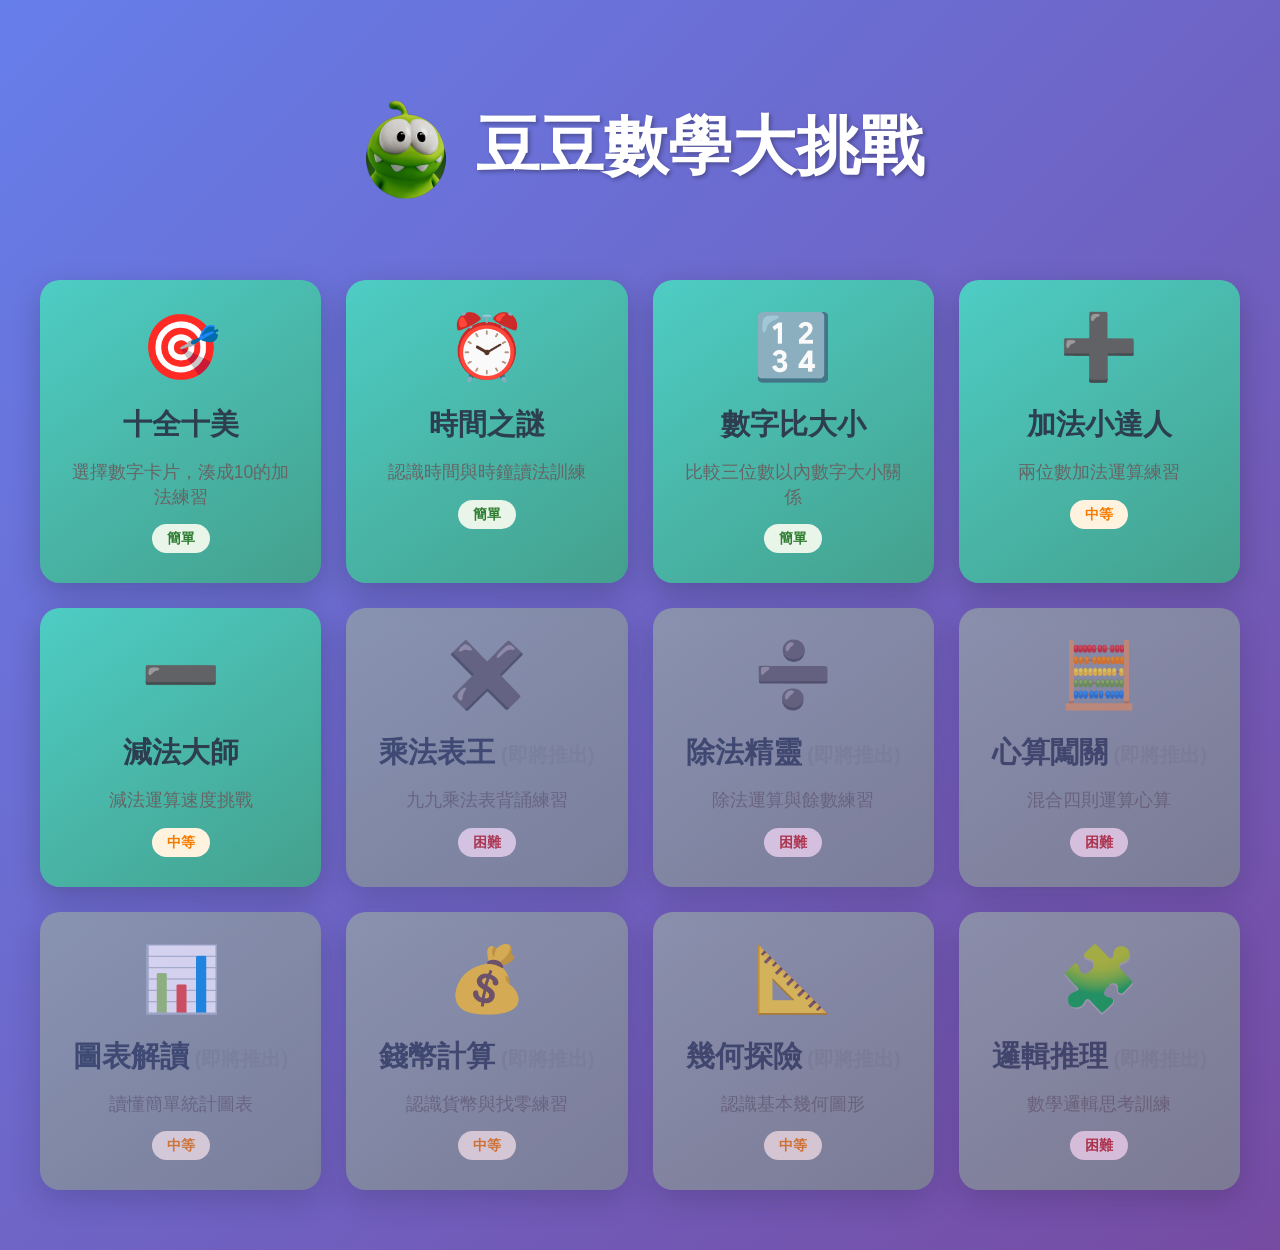
==== index.html @ c7630419 "Add two new math challenge games: "十全十美" (Perfect Ten) and "時間之謎" (Time Mystery) with interactive ga" ====
<!DOCTYPE html>
<html lang="zh-TW">
<head>
    <meta charset="UTF-8">
    <meta name="viewport" content="width=device-width, initial-scale=1.0">
    <title>豆豆數學大挑戰 - 兒童數學練習遊戲</title>
    <style>
        body {
            font-family: 'Arial', sans-serif;
            background: linear-gradient(135deg, #667eea 0%, #764ba2 100%);
            margin: 0;
            padding: 20px;
            min-height: 100vh;
        }

        .container {
            max-width: 1200px;
            margin: 0 auto;
            padding: 40px 20px;
        }

        .main-title {
            text-align: center;
            color: white;
            font-size: 4em;
            font-weight: bold;
            margin-bottom: 50px;
            text-shadow: 2px 2px 4px rgba(0,0,0,0.3);
            animation: titleGlow 3s ease-in-out infinite alternate;
        }

        /* 標題旁的圖示 */
        .title-icon {
            width: 100px;
            height: auto;
            margin-right: 20px;
            vertical-align: middle;
            transition: transform 0.3s ease;
        }
        .title-icon:hover {
            transform: scale(1.1) rotate(5deg);
        }

        /* 標題與圖示包裹 */
        .title-wrapper {
            display: flex;
            justify-content: center;
            align-items: center;
            margin-bottom: 40px;
        }

        @keyframes titleGlow {
            from { text-shadow: 2px 2px 4px rgba(0,0,0,0.3); }
            to { text-shadow: 2px 2px 20px rgba(255,255,255,0.5); }
        }

        .games-grid {
            display: grid;
            grid-template-columns: repeat(4, 1fr);
            gap: 25px;
            max-width: 1200px;
            margin: 0 auto;
        }

        .game-card {
            background: white;
            border-radius: 20px;
            padding: 30px;
            text-align: center;
            box-shadow: 0 10px 30px rgba(0,0,0,0.2);
            transition: all 0.3s ease;
            cursor: pointer;
            text-decoration: none;
            color: inherit;
            position: relative;
            overflow: hidden;
        }

        .game-card::before {
            content: '';
            position: absolute;
            top: 0;
            left: -100%;
            width: 100%;
            height: 100%;
            background: linear-gradient(90deg, transparent, rgba(255,255,255,0.4), transparent);
            transition: left 0.5s;
        }

        .game-card:hover::before {
            left: 100%;
        }

        .game-card:hover {
            transform: translateY(-10px) scale(1.02);
            box-shadow: 0 20px 40px rgba(0,0,0,0.3);
        }

        .game-icon {
            font-size: 4em;
            margin-bottom: 20px;
            display: block;
        }

        .game-title {
            font-size: 1.8em;
            font-weight: bold;
            color: #2c3e50;
            margin-bottom: 15px;
        }

        .game-description {
            color: #666;
            font-size: 1.1em;
            line-height: 1.4;
        }

        .difficulty {
            display: inline-block;
            padding: 5px 15px;
            border-radius: 20px;
            font-size: 0.9em;
            margin-top: 15px;
            font-weight: bold;
        }

        .easy { background: #e8f5e8; color: #2e7d32; }
        .medium { background: #fff3e0; color: #f57c00; }
        .hard { background: #ffebee; color: #c62828; }

        .available {
            background: linear-gradient(145deg, #4ecdc4, #44a08d);
        }

        .coming-soon {
            background: linear-gradient(145deg, #95a5a6, #7f8c8d);
            opacity: 0.7;
            cursor: not-allowed;
        }

        .coming-soon .game-title::after {
            content: " (即將推出)";
            font-size: 0.7em;
            color: #7f8c8d;
        }

        @media (max-width: 768px) {
            .main-title {
                font-size: 2.5em;
            }
            
            .games-grid {
                grid-template-columns: repeat(2, 1fr);
                gap: 15px;
            }
            
            .game-card {
                padding: 20px;
            }
        }

        @media (max-width: 480px) {
            .games-grid {
                grid-template-columns: 1fr;
            }
        }
    </style>
</head>
<body>
    <div class="container">
        <div class="title-wrapper">
            <img src="resource/omnom.png" alt="Omnom" class="title-icon">
            <h1 class="main-title">豆豆數學大挑戰</h1>
        </div>
        
        <div class="games-grid">
            <!-- 第一排 -->
            <a href="ten-perfect.html" class="game-card available">
                <span class="game-icon">🎯</span>
                <div class="game-title">十全十美</div>
                <div class="game-description">選擇數字卡片，湊成10的加法練習</div>
                <span class="difficulty easy">簡單</span>
            </a>

            <a href="time-mystery.html" class="game-card available">
                <span class="game-icon">⏰</span>
                <div class="game-title">時間之謎</div>
                <div class="game-description">認識時間與時鐘讀法訓練</div>
                <span class="difficulty easy">簡單</span>
            </a>

            <a href="number-compare.html" class="game-card available">
                <span class="game-icon">🔢</span>
                <div class="game-title">數字比大小</div>
                <div class="game-description">比較三位數以內數字大小關係</div>
                <span class="difficulty easy">簡單</span>
            </a>

            <a href="addition-master.html" class="game-card available">
                <span class="game-icon">➕</span>
                <div class="game-title">加法小達人</div>
                <div class="game-description">兩位數加法運算練習</div>
                <span class="difficulty medium">中等</span>
            </a>

            <a href="subtraction-master.html" class="game-card available">
                <span class="game-icon">➖</span>
                <div class="game-title">減法大師</div>
                <div class="game-description">減法運算速度挑戰</div>
                <span class="difficulty medium">中等</span>
            </a>

            <!-- 第二排 -->
            <div class="game-card coming-soon">
                <span class="game-icon">✖️</span>
                <div class="game-title">乘法表王</div>
                <div class="game-description">九九乘法表背誦練習</div>
                <span class="difficulty hard">困難</span>
            </div>

            <div class="game-card coming-soon">
                <span class="game-icon">➗</span>
                <div class="game-title">除法精靈</div>
                <div class="game-description">除法運算與餘數練習</div>
                <span class="difficulty hard">困難</span>
            </div>

            <div class="game-card coming-soon">
                <span class="game-icon">🧮</span>
                <div class="game-title">心算闖關</div>
                <div class="game-description">混合四則運算心算</div>
                <span class="difficulty hard">困難</span>
            </div>

            <!-- 第三排 -->
            <div class="game-card coming-soon">
                <span class="game-icon">📊</span>
                <div class="game-title">圖表解讀</div>
                <div class="game-description">讀懂簡單統計圖表</div>
                <span class="difficulty medium">中等</span>
            </div>

            <div class="game-card coming-soon">
                <span class="game-icon">💰</span>
                <div class="game-title">錢幣計算</div>
                <div class="game-description">認識貨幣與找零練習</div>
                <span class="difficulty medium">中等</span>
            </div>

            <div class="game-card coming-soon">
                <span class="game-icon">📐</span>
                <div class="game-title">幾何探險</div>
                <div class="game-description">認識基本幾何圖形</div>
                <span class="difficulty medium">中等</span>
            </div>

            <div class="game-card coming-soon">
                <span class="game-icon">🧩</span>
                <div class="game-title">邏輯推理</div>
                <div class="game-description">數學邏輯思考訓練</div>
                <span class="difficulty hard">困難</span>
            </div>
        </div>
    </div>
</body>
</html>
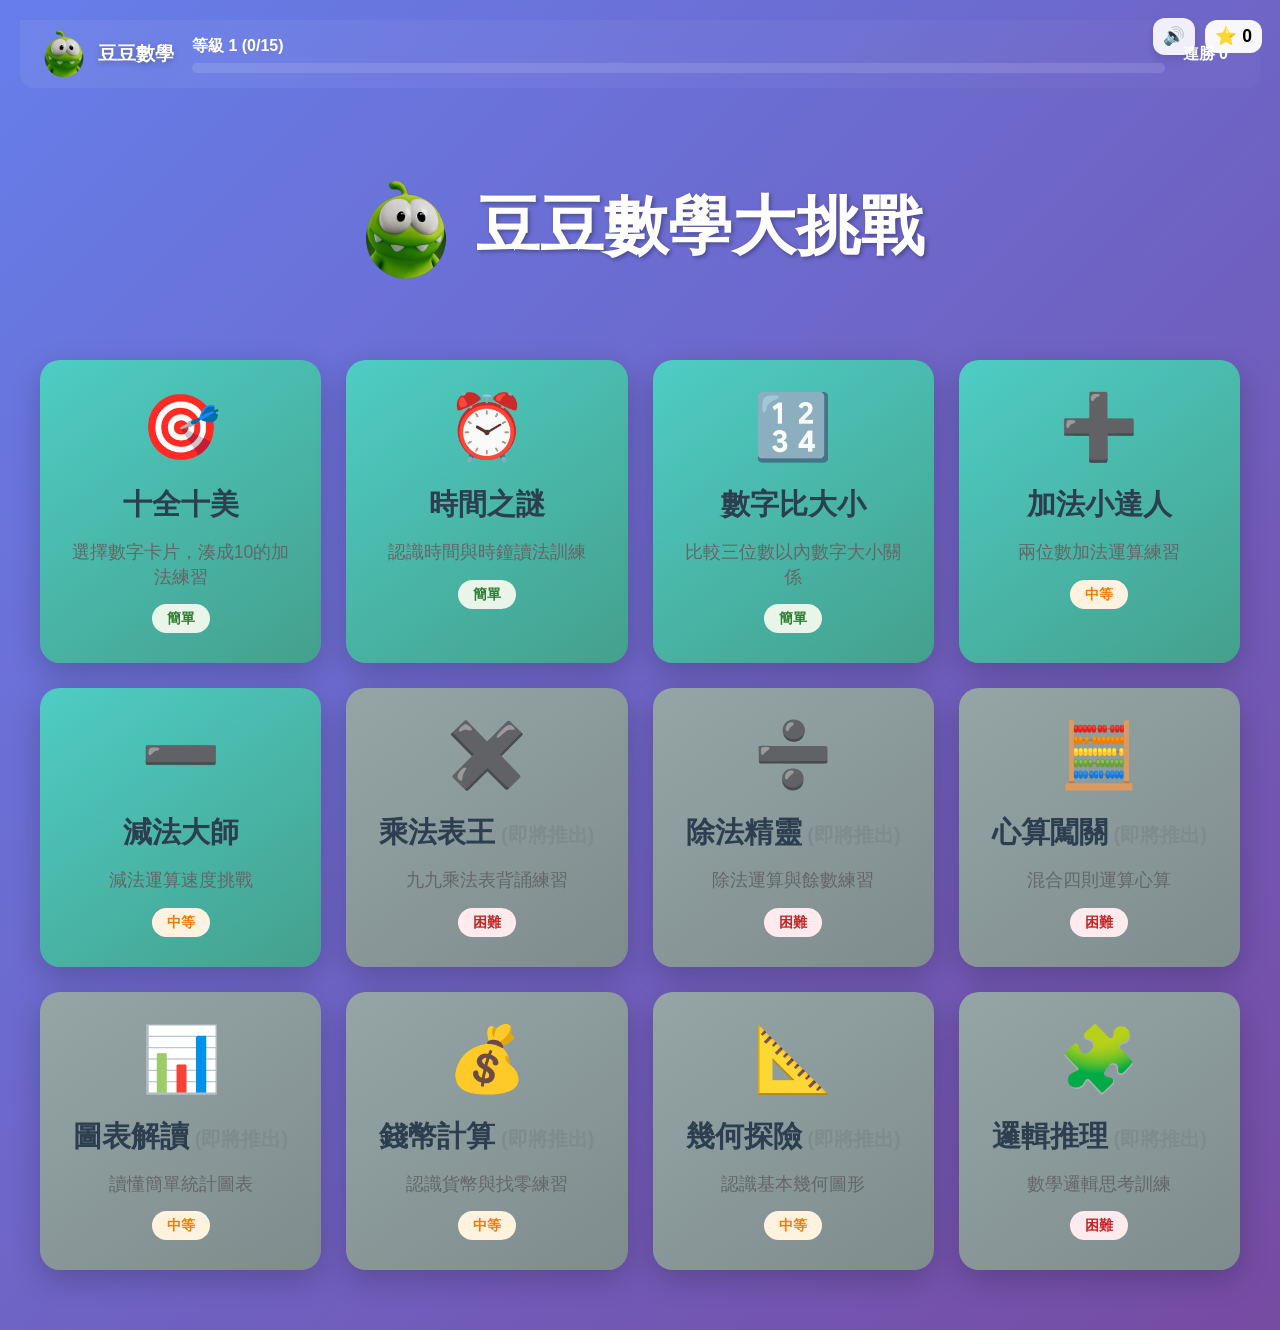
==== commit 3bca0fac: "Add quick-wins features: sound effects, confetti, encouragement messages, and performance badges - I" ====
--- a/index.html
+++ b/index.html
@@ -134,14 +134,15 @@
 
         .coming-soon {
             background: linear-gradient(145deg, #95a5a6, #7f8c8d);
-            opacity: 0.7;
-            cursor: not-allowed;
+            opacity: 1;
+            cursor: pointer;
         }
 
         .coming-soon .game-title::after {
             content: " (即將推出)";
             font-size: 0.7em;
             color: #7f8c8d;
+            pointer-events: none;
         }
 
         @media (max-width: 768px) {
@@ -164,10 +165,29 @@
                 grid-template-columns: 1fr;
             }
         }
+
+
     </style>
+    <link rel="stylesheet" href="resource/game-core.css">
+    <link rel="stylesheet" href="resource/gamify.css">
 </head>
 <body>
     <div class="container">
+
+        <!-- BEGIN quick-wins global UI -->
+        <div class="global-ui" aria-hidden="false">
+          <button id="muteToggle" class="mute-btn" title="靜音/開聲">🔊</button>
+          <div id="starCounter" class="star-counter">⭐ 0</div>
+        </div>
+
+        <!-- encouragement bubble (positioned relative to container) -->
+        <div style="position: relative;">
+          <div id="encouragement" class="encouragement" aria-live="polite"></div>
+          <div id="confetti" class="confetti-container"></div>
+        </div>
+
+        <!-- END quick-wins global UI -->
+
         <div class="title-wrapper">
             <img src="resource/omnom.png" alt="Omnom" class="title-icon">
             <h1 class="main-title">豆豆數學大挑戰</h1>
@@ -211,56 +231,58 @@
             </a>
 
             <!-- 第二排 -->
-            <div class="game-card coming-soon">
+            <a href="multiplication-master.html" class="game-card coming-soon">
                 <span class="game-icon">✖️</span>
                 <div class="game-title">乘法表王</div>
                 <div class="game-description">九九乘法表背誦練習</div>
                 <span class="difficulty hard">困難</span>
-            </div>
-
-            <div class="game-card coming-soon">
+            </a>
+
+            <a href="division-master.html" class="game-card coming-soon">
                 <span class="game-icon">➗</span>
                 <div class="game-title">除法精靈</div>
                 <div class="game-description">除法運算與餘數練習</div>
                 <span class="difficulty hard">困難</span>
-            </div>
-
-            <div class="game-card coming-soon">
+            </a>
+
+            <a href="mental-arithmetic.html" class="game-card coming-soon">
                 <span class="game-icon">🧮</span>
                 <div class="game-title">心算闖關</div>
                 <div class="game-description">混合四則運算心算</div>
                 <span class="difficulty hard">困難</span>
-            </div>
+            </a>
 
             <!-- 第三排 -->
-            <div class="game-card coming-soon">
+            <a href="chart-reading.html" class="game-card coming-soon">
                 <span class="game-icon">📊</span>
                 <div class="game-title">圖表解讀</div>
                 <div class="game-description">讀懂簡單統計圖表</div>
                 <span class="difficulty medium">中等</span>
-            </div>
-
-            <div class="game-card coming-soon">
+            </a>
+
+            <a href="money.html" class="game-card coming-soon">
                 <span class="game-icon">💰</span>
                 <div class="game-title">錢幣計算</div>
                 <div class="game-description">認識貨幣與找零練習</div>
                 <span class="difficulty medium">中等</span>
-            </div>
-
-            <div class="game-card coming-soon">
+            </a>
+
+            <a href="geometry.html" class="game-card coming-soon">
                 <span class="game-icon">📐</span>
                 <div class="game-title">幾何探險</div>
                 <div class="game-description">認識基本幾何圖形</div>
                 <span class="difficulty medium">中等</span>
-            </div>
-
-            <div class="game-card coming-soon">
+            </a>
+
+            <a href="logic.html" class="game-card coming-soon">
                 <span class="game-icon">🧩</span>
                 <div class="game-title">邏輯推理</div>
                 <div class="game-description">數學邏輯思考訓練</div>
                 <span class="difficulty hard">困難</span>
-            </div>
+            </a>
         </div>
     </div>
+<script src="resource/game-core.js"></script>
+<script src="resource/gamify.js"></script>
 </body>
 </html>
--- a/resource/game-core.css
+++ b/resource/game-core.css
@@ -0,0 +1,25 @@
+.global-ui { position: absolute; top: 18px; right: 18px; display: flex; gap: 10px; align-items: center; z-index: 1000; }
+.mute-btn { background: rgba(255,255,255,0.9); border: none; padding: 8px 10px; border-radius: 12px; font-size: 1.1em; cursor: pointer; box-shadow: 0 4px 8px rgba(0,0,0,0.12);} 
+.star-counter { background: rgba(255,255,255,0.95); padding: 6px 10px; border-radius: 12px; font-weight: bold; font-size: 1.1em; }
+.encouragement { position: absolute; left: 16px; top: -10px; background: rgba(255,255,255,0.95); padding: 8px 12px; border-radius: 12px; font-size: 1.1em; transform-origin: left top; box-shadow: 0 6px 14px rgba(0,0,0,0.15); pointer-events: none; opacity: 0; transition: transform 0.35s ease, opacity 0.35s ease; }
+.encouragement.show { opacity: 1; transform: translateY(-8px) scale(1); }
+.confetti-container { position: absolute; inset: 0; pointer-events: none; overflow: visible; z-index: 900; }
+.confetti-particle { position: absolute; width: 10px; height: 14px; border-radius: 2px; opacity: 0.95; transform-origin: center; will-change: transform, opacity; }
+.floating-star { position: absolute; font-size: 1.6em; pointer-events: none; animation: floatUp 900ms ease forwards; }
+@keyframes floatUp { 0% { transform: translateY(0) scale(1); opacity: 1;} 100% { transform: translateY(-60px) scale(1.2); opacity: 0;} }
+.performance-badge { font-size: 2em; margin-top: 8px; display: inline-block; }
+
+/* Added: tablet & small screens adjustments */
+@media (max-width: 768px) {
+  .global-ui { position: fixed; top: auto; right: 12px; bottom: 12px; left: auto; background: rgba(255,255,255,0.95); padding: 6px; border-radius: 12px; gap: 8px; }
+  .mute-btn { padding: 6px 8px; font-size: 0.95em; }
+  .star-counter { font-size: 1em; padding: 4px 8px; }
+  .encouragement { left: auto; right: 12px; top: auto; bottom: 72px; }
+}
+
+/* Mobile adjustments: move global UI to bottom-left on narrow screens */
+@media (max-width: 480px) {
+  .global-ui { position: fixed; top: auto; right: auto; bottom: 12px; left: 12px; background: rgba(255,255,255,0.95); padding: 6px; border-radius: 12px; gap: 8px; }
+  .encouragement { left: 12px; top: auto; bottom: 56px; }
+  .confetti-container { z-index: 10000; }
+}
--- a/resource/gamify.css
+++ b/resource/gamify.css
@@ -0,0 +1,22 @@
+/* Minimal styling for gamification header */
+#gw-header{ background: linear-gradient(90deg, rgba(255,255,255,0.06), rgba(255,255,255,0.02)); padding: 10px 18px; border-bottom-left-radius: 14px; border-bottom-right-radius: 14px; margin-bottom: 12px; }
+.gw-header-inner{ display:flex; align-items:center; justify-content:space-between; max-width:1200px; margin:0 auto; }
+.gw-left{ display:flex; align-items:center; gap:10px; }
+.gw-logo{ width:48px; height:auto; border-radius:8px; }
+.gw-title{ font-weight:bold; color: #fff; font-size:1.2em; text-shadow: 0 2px 6px rgba(0,0,0,0.25); }
+.gw-center{ flex:1; padding: 0 18px; }
+.gw-level{ color:#fff; font-weight:700; margin-bottom:6px; }
+.gw-xp-wrap{ background: rgba(255,255,255,0.12); height:10px; border-radius: 999px; overflow:hidden; }
+.gw-xp-bar{ width:0%; height:100%; background: linear-gradient(90deg,#ffd54f,#ff7043); transition: width 500ms cubic-bezier(.2,.8,.2,1); }
+.gw-right{ display:flex; align-items:center; gap:12px; }
+.gw-streak{ color:#fff; font-weight:600; }
+.gw-badges{ display:flex; gap:6px; }
+.gw-badge{ background: rgba(255,255,255,0.95); padding:6px; border-radius:10px; font-size:1em; }
+
+/* toast */
+.gw-toast{ position: fixed; left:50%; transform:translateX(-50%); bottom: 88px; background: rgba(0,0,0,0.75); color:#fff; padding:8px 12px; border-radius:8px; opacity:0; pointer-events:none; transition: opacity 200ms; }
+.gw-toast.show{ opacity:1; }
+
+@media (prefers-reduced-motion: reduce){ .gw-xp-bar{ transition: none !important; } }
+
+@media (max-width:768px){ .gw-header-inner{ flex-direction:column; align-items:flex-start; gap:8px;} .gw-center{ width:100%; padding:0;} }
